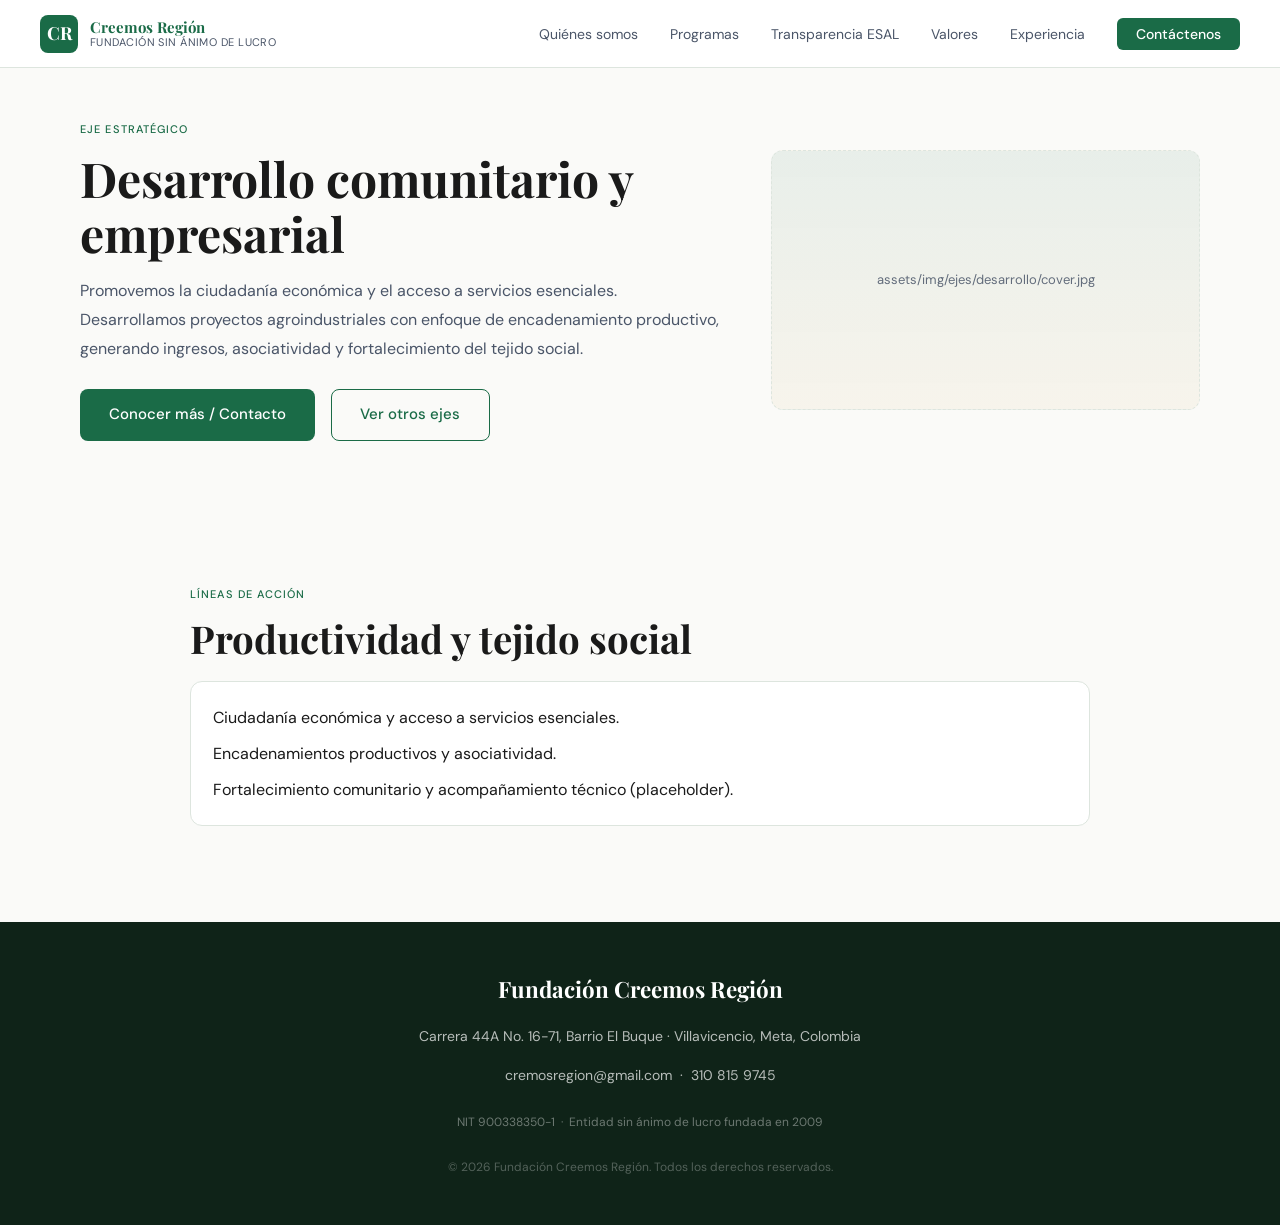
==== eje-desarrollo-comunitario-empresarial.html @ 5c4f53c8 "First Commit" ====
<!DOCTYPE html>
<html lang="es">
<head>
  <meta charset="UTF-8" />
  <meta name="viewport" content="width=device-width, initial-scale=1.0" />
  <meta name="description" content="Eje Desarrollo comunitario y empresarial: ciudadanía económica y proyectos productivos — Fundación Creemos Región." />
  <title>Eje Desarrollo comunitario y empresarial — Fundación Creemos Región</title>
  <link rel="icon" href="assets/img/favicon.svg" type="image/svg+xml" />
  <link rel="preconnect" href="https://fonts.googleapis.com" />
  <link rel="preconnect" href="https://fonts.gstatic.com" crossorigin />
  <link href="https://fonts.googleapis.com/css2?family=Playfair+Display:ital,wght@0,400;0,700;1,400&family=DM+Sans:wght@300;400;500&display=swap" rel="stylesheet" />
  <link rel="stylesheet" href="assets/css/styles.css" />
</head>
<body>

<nav>
  <a href="index.html" class="nav-logo">
    <div class="nav-logo-icon">CR</div>
    <div class="nav-logo-text">
      <strong>Creemos Región</strong>
      <span>Fundación sin ánimo de lucro</span>
    </div>
  </a>
  <ul class="nav-links">
    <li><a href="index.html#quienes">Quiénes somos</a></li>
    <li><a href="index.html#ejes">Programas</a></li>
    <li><a href="transparencia-esal.html">Transparencia ESAL</a></li>
    <li><a href="index.html#valores">Valores</a></li>
    <li><a href="index.html#experiencia">Experiencia</a></li>
    <li><a href="index.html#contacto" class="nav-cta">Contáctenos</a></li>
  </ul>
</nav>

<header class="page-hero">
  <div class="page-hero-inner">
    <div class="fade-in">
      <p class="section-tag">Eje estratégico</p>
      <h1 class="page-title">Desarrollo comunitario y empresarial</h1>
      <p class="page-lead">
        Promovemos la ciudadanía económica y el acceso a servicios esenciales. Desarrollamos proyectos agroindustriales
        con enfoque de encadenamiento productivo, generando ingresos, asociatividad y fortalecimiento del tejido social.
      </p>
      <div class="hero-actions">
        <a class="btn btn-primary" href="index.html#contacto">Conocer más / Contacto</a>
        <a class="btn btn-outline" href="index.html#ejes">Ver otros ejes</a>
      </div>
    </div>

    <div class="page-hero-media fade-in" aria-label="Imagen del eje Desarrollo comunitario y empresarial (próximamente)">
      <div class="media-placeholder">
        <span>assets/img/ejes/desarrollo/cover.jpg</span>
      </div>
    </div>
  </div>
</header>

<main>
  <section class="section">
    <div class="fade-in" style="max-width: 900px; margin: 0 auto;">
      <p class="section-tag">Líneas de acción</p>
      <h2 class="section-title">Productividad y tejido social</h2>
      <div class="list-card">
        <ul class="clean-list">
          <li>Ciudadanía económica y acceso a servicios esenciales.</li>
          <li>Encadenamientos productivos y asociatividad.</li>
          <li>Fortalecimiento comunitario y acompañamiento técnico (placeholder).</li>
        </ul>
      </div>
    </div>
  </section>
</main>

<footer>
  <div class="footer-inner">
    <div class="footer-logo">Fundación Creemos Región</div>
    <p>Carrera 44A No. 16-71, Barrio El Buque · Villavicencio, Meta, Colombia</p>
    <p>cremosregion@gmail.com &nbsp;·&nbsp; 310 815 9745</p>
    <p class="footer-nit">NIT 900338350-1 &nbsp;·&nbsp; Entidad sin ánimo de lucro fundada en 2009</p>
    <p style="margin-top: 0.5rem; opacity: 0.4; font-size: 12px;">© 2026 Fundación Creemos Región. Todos los derechos reservados.</p>
  </div>
</footer>

<script src="assets/js/main.js" defer></script>
</body>
</html>
---- assets/css/styles.css ----
﻿
    *, *::before, *::after { box-sizing: border-box; margin: 0; padding: 0; }

    :root {
      --verde:   #1a6b47;
      --verde2:  #2d8f63;
      --verde-light: #e8f5ee;
      --dorado:  #c8962a;
      --dorado-light: #fdf3e0;
      --texto:   #1a1a1a;
      --texto-s: #4a5568;
      --bg:      #fafaf8;
      --blanco:  #ffffff;
      --borde:   #dde5de;
      --radius:  12px;
      --ff-display: 'Playfair Display', Georgia, serif;
      --ff-body:    'DM Sans', sans-serif;
    }

    html { scroll-behavior: smooth; }

    body {
      font-family: var(--ff-body);
      background: var(--bg);
      color: var(--texto);
      line-height: 1.7;
      font-size: 16px;
    }

    /* ── NAVBAR ── */
    nav {
      position: fixed; top: 0; left: 0; right: 0; z-index: 100;
      background: rgba(255,255,255,0.95);
      backdrop-filter: blur(8px);
      border-bottom: 1px solid var(--borde);
      display: flex; align-items: center; justify-content: space-between;
      padding: 0 2.5rem;
      height: 68px;
    }

    .nav-logo {
      display: flex; align-items: center; gap: 12px;
      text-decoration: none; color: var(--texto);
    }

    .nav-logo-icon {
      width: 38px; height: 38px; border-radius: 8px;
      background: var(--verde);
      display: flex; align-items: center; justify-content: center;
      font-family: var(--ff-display);
      font-size: 18px; font-weight: 700; color: #fff;
    }

    .nav-logo-text {
      display: flex; flex-direction: column; line-height: 1.1;
    }

    .nav-logo-text strong {
      font-family: var(--ff-display);
      font-size: 15px; font-weight: 700; color: var(--verde);
    }

    .nav-logo-text span {
      font-size: 11px; color: var(--texto-s); letter-spacing: 0.04em; text-transform: uppercase;
    }

    .nav-links {
      display: flex; align-items: center; gap: 2rem; list-style: none;
    }

    .nav-links a {
      text-decoration: none; color: var(--texto-s);
      font-size: 14px; font-weight: 400;
      transition: color 0.2s;
    }

    .nav-links a:hover { color: var(--verde); }

    .nav-cta {
      background: var(--verde); color: #fff !important;
      padding: 0.45rem 1.2rem; border-radius: 6px;
      font-weight: 500 !important;
    }

    .nav-cta:hover { background: var(--verde2) !important; color: #fff !important; }

    /* ── HERO ── */
    .hero {
      min-height: 100vh;
      display: grid; grid-template-columns: 1fr 1fr; align-items: center;
      padding: 120px 2.5rem 80px;
      gap: 4rem;
      max-width: 1200px; margin: 0 auto;
    }

    .hero-badge {
      display: inline-flex; align-items: center; gap: 8px;
      background: var(--verde-light);
      color: var(--verde);
      font-size: 12px; font-weight: 500;
      letter-spacing: 0.06em; text-transform: uppercase;
      padding: 6px 14px; border-radius: 100px;
      margin-bottom: 1.5rem;
    }

    .hero-badge::before {
      content: ''; width: 6px; height: 6px; border-radius: 50%;
      background: var(--verde);
    }

    .hero h1 {
      font-family: var(--ff-display);
      font-size: clamp(2.2rem, 4vw, 3.4rem);
      font-weight: 700; line-height: 1.15;
      color: var(--texto);
      margin-bottom: 1.2rem;
    }

    .hero h1 em {
      color: var(--verde); font-style: italic;
    }

    .hero-desc {
      font-size: 17px; color: var(--texto-s);
      line-height: 1.75; max-width: 520px;
      margin-bottom: 2rem;
    }

    .hero-actions {
      display: flex; gap: 1rem; flex-wrap: wrap;
    }

    .btn {
      display: inline-flex; align-items: center; gap: 8px;
      padding: 0.75rem 1.8rem; border-radius: 8px;
      font-size: 15px; font-weight: 500;
      text-decoration: none; cursor: pointer;
      border: none; transition: all 0.2s;
    }

    .btn-primary {
      background: var(--verde); color: #fff;
    }
    .btn-primary:hover { background: var(--verde2); transform: translateY(-1px); }

    .btn-outline {
      background: transparent; color: var(--verde);
      border: 1.5px solid var(--verde);
    }
    .btn-outline:hover { background: var(--verde-light); }

    .hero-visual {
      position: relative;
    }

    .hero-card-main {
      background: var(--blanco);
      border: 1px solid var(--borde);
      border-radius: var(--radius);
      padding: 2rem;
      box-shadow: 0 4px 32px rgba(26,107,71,0.08);
    }

    .hero-stat-grid {
      display: grid; grid-template-columns: 1fr 1fr; gap: 1rem;
    }

    .hero-stat {
      background: var(--verde-light);
      border-radius: 8px; padding: 1.2rem;
      text-align: center;
    }

    .hero-stat-num {
      font-family: var(--ff-display);
      font-size: 2rem; font-weight: 700; color: var(--verde);
      line-height: 1;
    }

    .hero-stat-label {
      font-size: 12px; color: var(--texto-s);
      margin-top: 4px;
    }

    .hero-card-subtitle {
      font-size: 13px; color: var(--texto-s);
      text-align: center; margin-top: 1.2rem;
      font-style: italic;
    }

    .hero-pill-row {
      display: flex; flex-wrap: wrap; gap: 8px; margin-top: 1.5rem;
    }

    .hero-pill {
      background: var(--blanco);
      border: 1px solid var(--borde);
      border-radius: 100px;
      padding: 5px 14px; font-size: 12px;
      color: var(--texto-s);
    }

    /* ── SECCIÓN BASE ── */
    .section {
      padding: 6rem 2.5rem;
      max-width: 1200px; margin: 0 auto;
    }

    .section-tag {
      font-size: 11px; font-weight: 500; letter-spacing: 0.1em;
      text-transform: uppercase; color: var(--verde);
      margin-bottom: 0.75rem;
    }

    .section-title {
      font-family: var(--ff-display);
      font-size: clamp(1.8rem, 3vw, 2.6rem);
      font-weight: 700; line-height: 1.2;
      margin-bottom: 1rem;
    }

    .section-desc {
      font-size: 17px; color: var(--texto-s);
      max-width: 560px; line-height: 1.75;
    }

    /* ── QUIÉNES SOMOS ── */
    #quienes {
      background: var(--blanco);
      padding: 6rem 2.5rem;
    }

    #quienes .inner {
      max-width: 1200px; margin: 0 auto;
      display: grid; grid-template-columns: 1fr 1fr; gap: 5rem; align-items: center;
    }

    .mvv-grid {
      display: flex; flex-direction: column; gap: 1.5rem;
    }

    .mvv-card {
      border-left: 3px solid var(--verde);
      padding: 1.2rem 1.5rem;
      background: var(--verde-light);
      border-radius: 0 var(--radius) var(--radius) 0;
    }

    .mvv-card h3 {
      font-family: var(--ff-display);
      font-size: 1.05rem; font-weight: 700;
      color: var(--verde); margin-bottom: 0.5rem;
    }

    .mvv-card p {
      font-size: 14px; color: var(--texto-s); line-height: 1.65;
    }

    /* ── EJES ── */
    .ejes-grid {
      display: grid;
      grid-template-columns: repeat(auto-fit, minmax(280px, 1fr));
      gap: 1.5rem;
      margin-top: 3rem;
    }

    .eje-card {
      background: var(--blanco);
      border: 1px solid var(--borde);
      border-radius: var(--radius);
      padding: 1.8rem;
      transition: box-shadow 0.25s, transform 0.25s;
      display: flex; flex-direction: column; gap: 1rem;
    }

    .eje-card:hover {
      box-shadow: 0 8px 32px rgba(26,107,71,0.12);
      transform: translateY(-3px);
    }

    .eje-icon {
      width: 46px; height: 46px; border-radius: 10px;
      display: flex; align-items: center; justify-content: center;
      font-size: 22px;
    }

    .eje-icon.verde  { background: var(--verde-light); }
    .eje-icon.dorado { background: var(--dorado-light); }

    .eje-card h3 {
      font-family: var(--ff-display);
      font-size: 1.1rem; font-weight: 700; color: var(--texto);
    }

    .eje-card p {
      font-size: 14px; color: var(--texto-s); line-height: 1.65; flex: 1;
    }

    .eje-link {
      font-size: 13px; color: var(--verde); font-weight: 500;
      text-decoration: none; display: inline-flex; align-items: center; gap: 4px;
    }
    .eje-link:hover { text-decoration: underline; }

    /* ── VALORES ── */
    #valores {
      background: var(--verde);
      padding: 5rem 2.5rem;
    }

    #valores .inner {
      max-width: 1200px; margin: 0 auto;
      display: grid; grid-template-columns: 1fr 1fr; gap: 4rem; align-items: center;
    }

    #valores .section-tag { color: rgba(255,255,255,0.7); }
    #valores .section-title { color: #fff; }
    #valores .section-desc { color: rgba(255,255,255,0.8); }

    .valores-list {
      display: grid; grid-template-columns: 1fr 1fr; gap: 1.2rem;
    }

    .valor-item {
      background: rgba(255,255,255,0.1);
      border: 1px solid rgba(255,255,255,0.2);
      border-radius: var(--radius);
      padding: 1.2rem;
    }

    .valor-item strong {
      display: block; color: #fff; font-size: 15px; margin-bottom: 4px;
    }

    .valor-item span {
      font-size: 13px; color: rgba(255,255,255,0.7);
    }

    /* ── EXPERIENCIA ── */
    .exp-row {
      display: grid; grid-template-columns: repeat(auto-fit, minmax(180px, 1fr));
      gap: 1.5rem; margin-top: 3rem;
    }

    .exp-num {
      background: var(--verde-light);
      border-radius: var(--radius); padding: 2rem 1.5rem; text-align: center;
      border: 1px solid var(--borde);
    }

    .exp-num strong {
      display: block;
      font-family: var(--ff-display);
      font-size: 2.8rem; font-weight: 700; color: var(--verde); line-height: 1;
    }

    .exp-num span {
      font-size: 13px; color: var(--texto-s); margin-top: 6px; display: block;
    }

    /* ── CONTACTO ── */
    #contacto {
      background: var(--blanco);
      padding: 6rem 2.5rem;
    }

    #contacto .inner {
      max-width: 1200px; margin: 0 auto;
      display: grid; grid-template-columns: 1fr 1fr; gap: 5rem; align-items: start;
    }

    .contact-info p {
      font-size: 15px; color: var(--texto-s); margin-bottom: 2rem;
    }

    .contact-data {
      display: flex; flex-direction: column; gap: 1rem;
    }

    .contact-row {
      display: flex; align-items: flex-start; gap: 12px;
    }

    .contact-row-icon {
      width: 36px; height: 36px; border-radius: 8px;
      background: var(--verde-light);
      display: flex; align-items: center; justify-content: center;
      font-size: 16px; flex-shrink: 0;
    }

    .contact-row-text strong {
      display: block; font-size: 13px; color: var(--verde); font-weight: 500;
    }

    .contact-row-text span {
      font-size: 14px; color: var(--texto-s);
    }

    .contact-form {
      background: var(--bg);
      border: 1px solid var(--borde); border-radius: var(--radius);
      padding: 2rem;
    }

    .form-group {
      display: flex; flex-direction: column; gap: 6px; margin-bottom: 1.2rem;
    }

    .form-group label {
      font-size: 13px; font-weight: 500; color: var(--texto);
    }

    .form-group input,
    .form-group textarea,
    .form-group select {
      border: 1px solid var(--borde); border-radius: 8px;
      padding: 0.65rem 0.9rem; font-size: 14px;
      font-family: var(--ff-body); background: var(--blanco);
      color: var(--texto); outline: none; width: 100%;
      transition: border-color 0.2s;
    }

    .form-group input:focus,
    .form-group textarea:focus {
      border-color: var(--verde);
    }

    .form-group textarea { resize: vertical; min-height: 110px; }

    /* ── FOOTER ── */
    footer {
      background: #0f2318;
      color: rgba(255,255,255,0.7);
      padding: 3rem 2.5rem;
      text-align: center;
      font-size: 14px;
    }

    footer strong { color: #fff; }

    .footer-inner {
      max-width: 1200px; margin: 0 auto;
      display: flex; flex-direction: column; align-items: center; gap: 1rem;
    }

    .footer-logo {
      font-family: var(--ff-display);
      font-size: 1.4rem; color: #fff; font-weight: 700;
    }

    .footer-nit {
      font-size: 12px; opacity: 0.55; margin-top: 0.5rem;
    }

    /* ── SEPARADOR FULL WIDTH ── */
    .full-bg {
      width: 100vw; position: relative; left: 50%; right: 50%;
      margin-left: -50vw; margin-right: -50vw;
    }

    /* ── ANIMACIONES ── */
    .fade-in {
      opacity: 0; transform: translateY(24px);
      transition: opacity 0.6s ease, transform 0.6s ease;
    }

    .fade-in.visible {
      opacity: 1; transform: none;
    }

    /* ── PÁGINAS (MULTIPÁGINA) ── */
    .page-hero {
      padding: 120px 2.5rem 48px;
      max-width: 1200px;
      margin: 0 auto;
    }

    .page-hero-inner {
      display: grid;
      grid-template-columns: 1.2fr 0.8fr;
      gap: 3rem;
      align-items: center;
    }

    .page-title {
      font-family: var(--ff-display);
      font-size: clamp(2rem, 4vw, 3rem);
      line-height: 1.15;
      margin: 0.6rem 0 1rem;
      color: var(--texto);
    }

    .page-lead {
      font-size: 16px;
      color: var(--texto-s);
      line-height: 1.8;
      max-width: 680px;
      margin-bottom: 1.6rem;
    }

    .media-placeholder {
      background: linear-gradient(180deg, rgba(26,107,71,0.08), rgba(200,150,42,0.06));
      border: 1px dashed var(--borde);
      border-radius: var(--radius);
      min-height: 260px;
      display: flex;
      align-items: center;
      justify-content: center;
      padding: 1.2rem;
      color: var(--texto-s);
      text-align: center;
    }

    .media-placeholder span {
      font-size: 13px;
      opacity: 0.85;
      word-break: break-word;
    }

    .cards-grid {
      display: grid;
      grid-template-columns: repeat(4, 1fr);
      gap: 1.2rem;
      margin-top: 2rem;
    }

    .info-card,
    .doc-card {
      background: var(--blanco);
      border: 1px solid var(--borde);
      border-radius: var(--radius);
      padding: 1.4rem;
      transition: transform 0.2s, box-shadow 0.2s;
    }

    .info-card:hover,
    .doc-card:hover {
      transform: translateY(-2px);
      box-shadow: 0 18px 50px rgba(0,0,0,0.08);
    }

    .info-card h3,
    .doc-card h3 {
      font-family: var(--ff-display);
      font-size: 1.1rem;
      margin-bottom: 0.6rem;
      color: var(--texto);
    }

    .info-card p {
      color: var(--texto-s);
      font-size: 14px;
      line-height: 1.7;
    }

    .list-card {
      background: var(--blanco);
      border: 1px solid var(--borde);
      border-radius: var(--radius);
      padding: 1.4rem;
      margin-top: 1.2rem;
    }

    .clean-list {
      list-style: none;
      padding-left: 0;
      margin: 0;
      display: grid;
      gap: 0.55rem;
    }

    .clean-list a {
      color: var(--verde);
      text-decoration: none;
    }

    .clean-list a:hover {
      text-decoration: underline;
    }

    .gallery-grid {
      display: grid;
      grid-template-columns: repeat(4, 1fr);
      gap: 1rem;
      margin-top: 2rem;
    }

    .gallery-item {
      border: 1px dashed var(--borde);
      border-radius: var(--radius);
      min-height: 140px;
      background: rgba(255,255,255,0.65);
      display: flex;
      align-items: center;
      justify-content: center;
      padding: 0.9rem;
      text-align: center;
      color: var(--texto-s);
    }

    .gallery-item span {
      font-size: 12px;
      opacity: 0.85;
      word-break: break-word;
    }

    /* ── RESPONSIVE ── */
    @media (max-width: 768px) {
      .hero          { grid-template-columns: 1fr; padding-top: 100px; }
      .hero-visual   { display: none; }
      #quienes .inner,
      #valores .inner,
      #contacto .inner { grid-template-columns: 1fr; gap: 2.5rem; }
      .nav-links { display: none; }
      .valores-list  { grid-template-columns: 1fr; }
      .page-hero-inner { grid-template-columns: 1fr; gap: 1.8rem; }
      .cards-grid { grid-template-columns: 1fr; }
      .gallery-grid { grid-template-columns: repeat(2, 1fr); }
    }
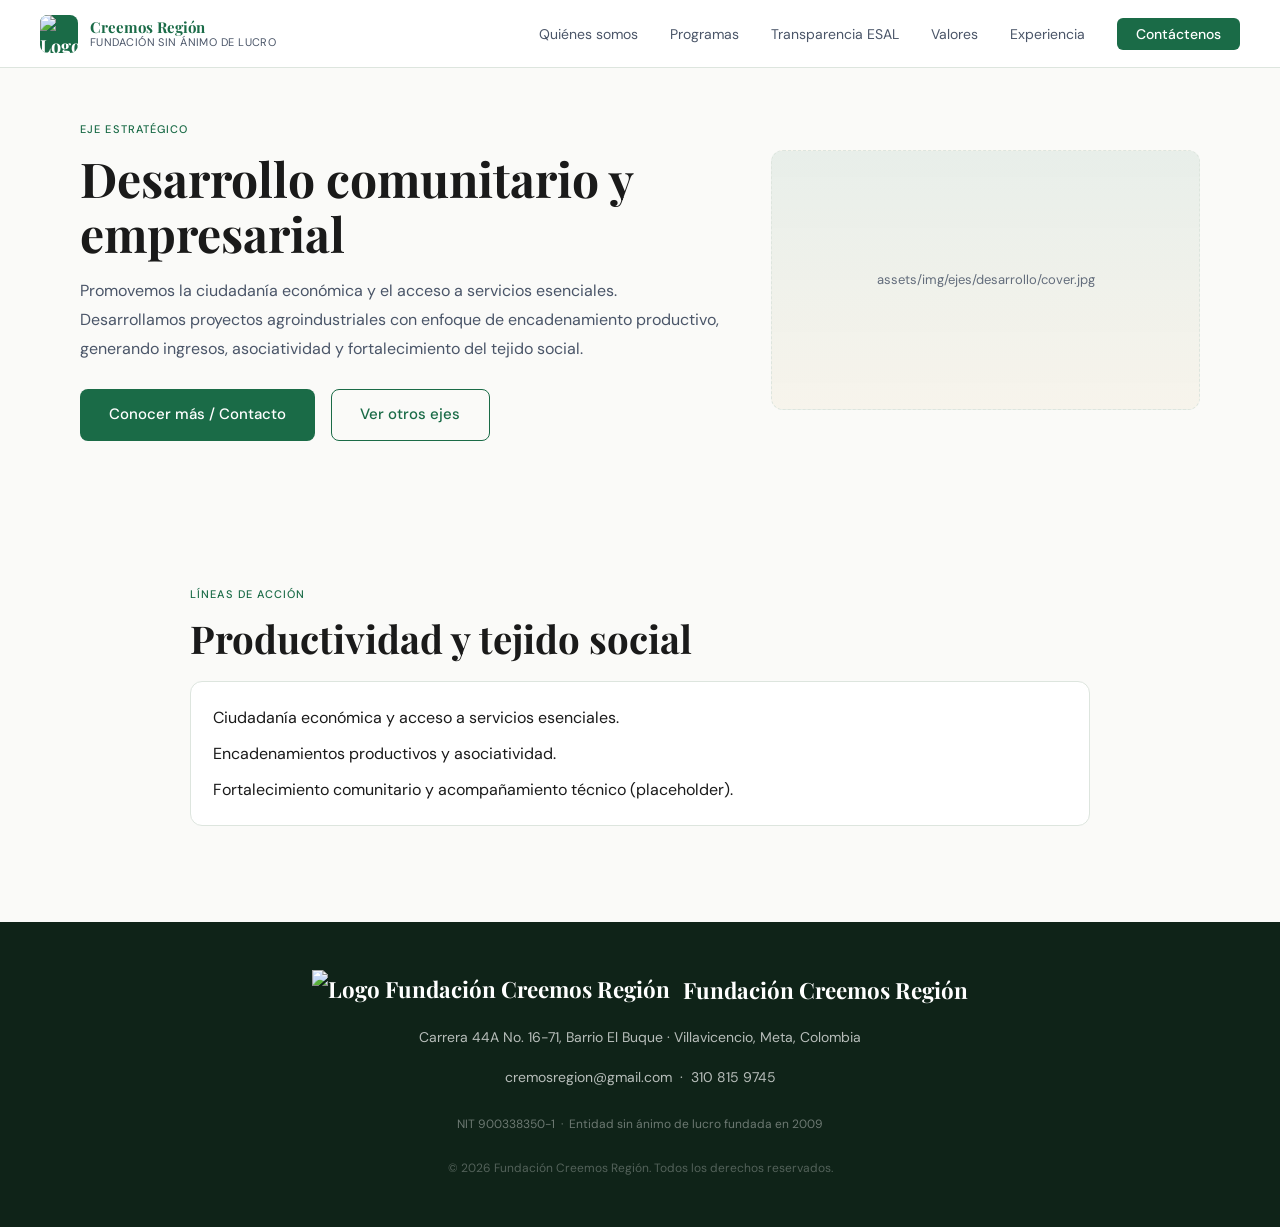
==== commit e67fa144: "Logo change" ====
--- a/eje-desarrollo-comunitario-empresarial.html
+++ b/eje-desarrollo-comunitario-empresarial.html
@@ -15,7 +15,7 @@
 
 <nav>
   <a href="index.html" class="nav-logo">
-    <div class="nav-logo-icon">CR</div>
+    <img src="assets/img/logo.jpg" alt="Logo Fundación Creemos Región" class="nav-logo-icon">
     <div class="nav-logo-text">
       <strong>Creemos Región</strong>
       <span>Fundación sin ánimo de lucro</span>
@@ -72,7 +72,10 @@
 
 <footer>
   <div class="footer-inner">
-    <div class="footer-logo">Fundación Creemos Región</div>
+    <div class="footer-logo">
+      <img src="assets/img/logo.jpg" alt="Logo Fundación Creemos Región">
+      <span>Fundación Creemos Región</span>
+    </div>
     <p>Carrera 44A No. 16-71, Barrio El Buque · Villavicencio, Meta, Colombia</p>
     <p>cremosregion@gmail.com &nbsp;·&nbsp; 310 815 9745</p>
     <p class="footer-nit">NIT 900338350-1 &nbsp;·&nbsp; Entidad sin ánimo de lucro fundada en 2009</p>
--- a/assets/css/styles.css
+++ b/assets/css/styles.css
@@ -446,6 +446,16 @@
     .footer-logo {
       font-family: var(--ff-display);
       font-size: 1.4rem; color: #fff; font-weight: 700;
+      display: flex;
+      align-items: center;
+      justify-content: center;
+      gap: 0.8rem;
+    }
+
+    .footer-logo img {
+      height: 40px;
+      width: auto;
+      display: block;
     }
 
     .footer-nit {
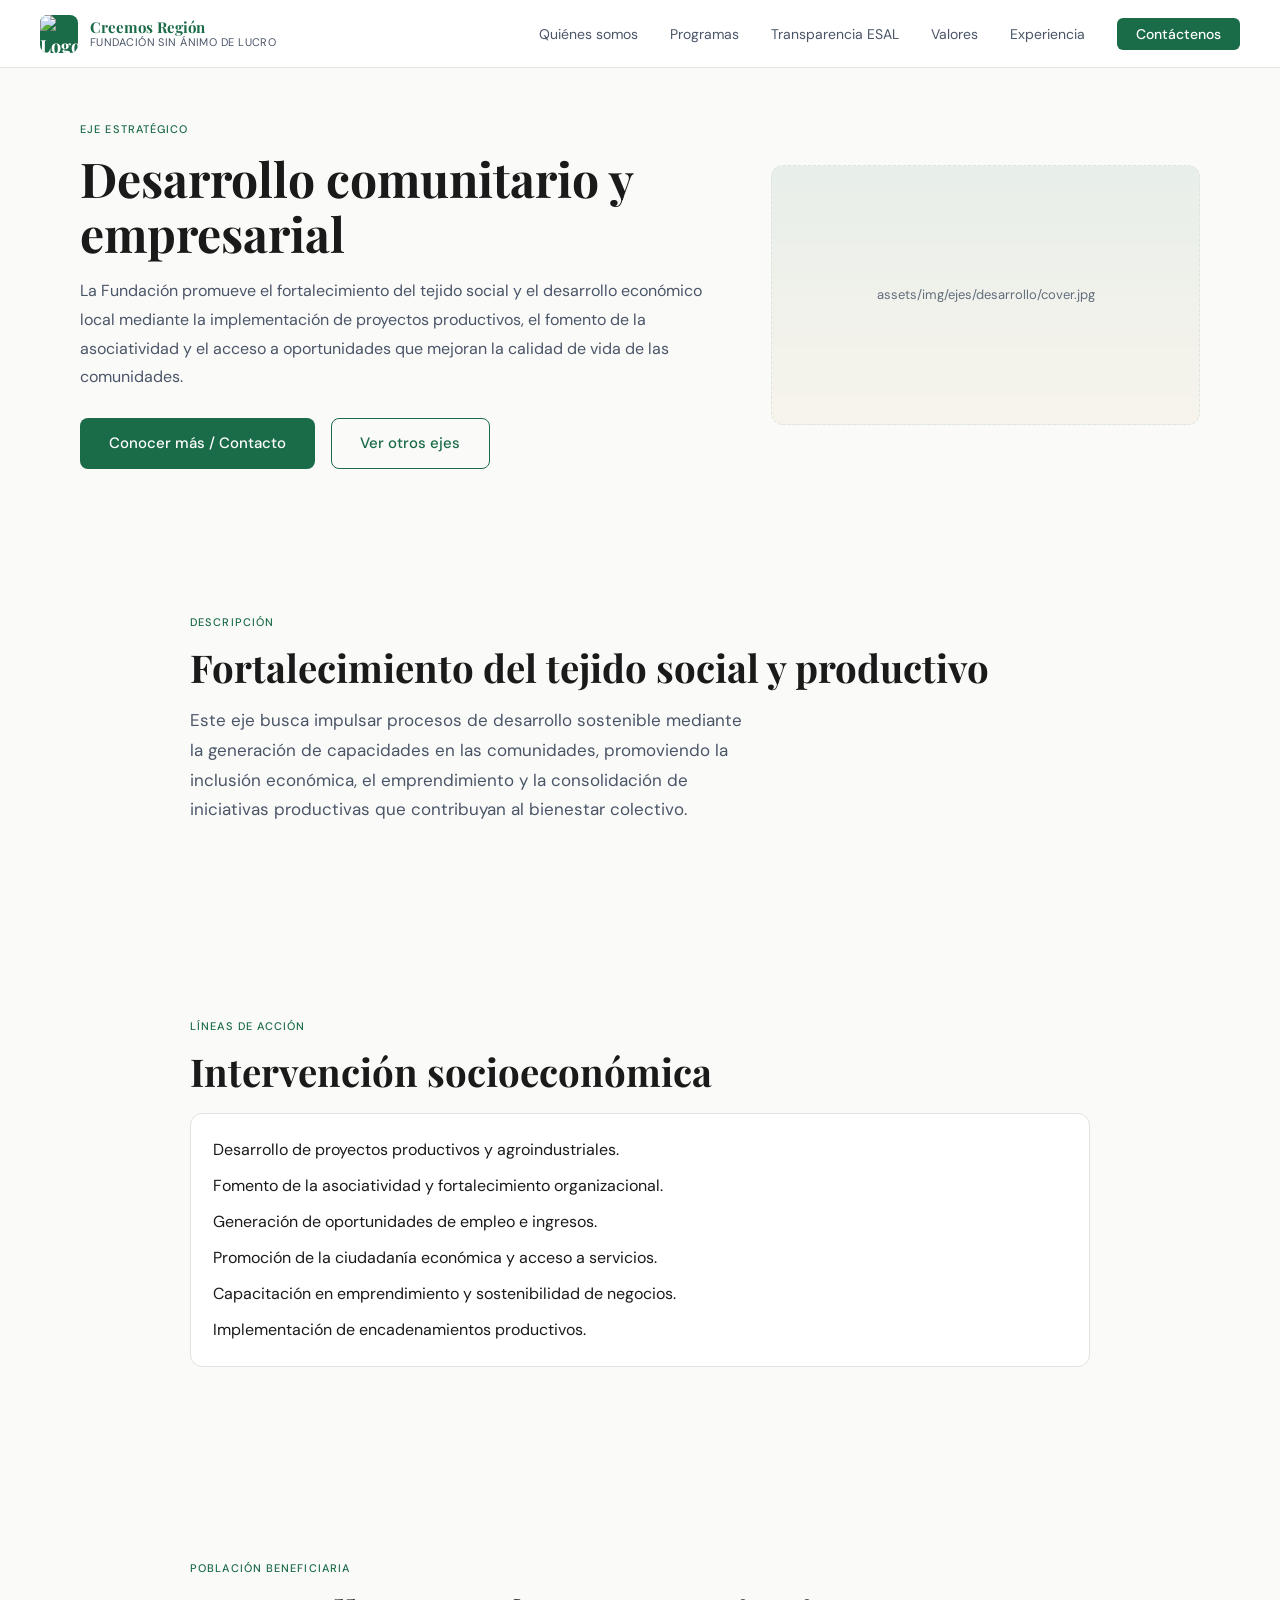
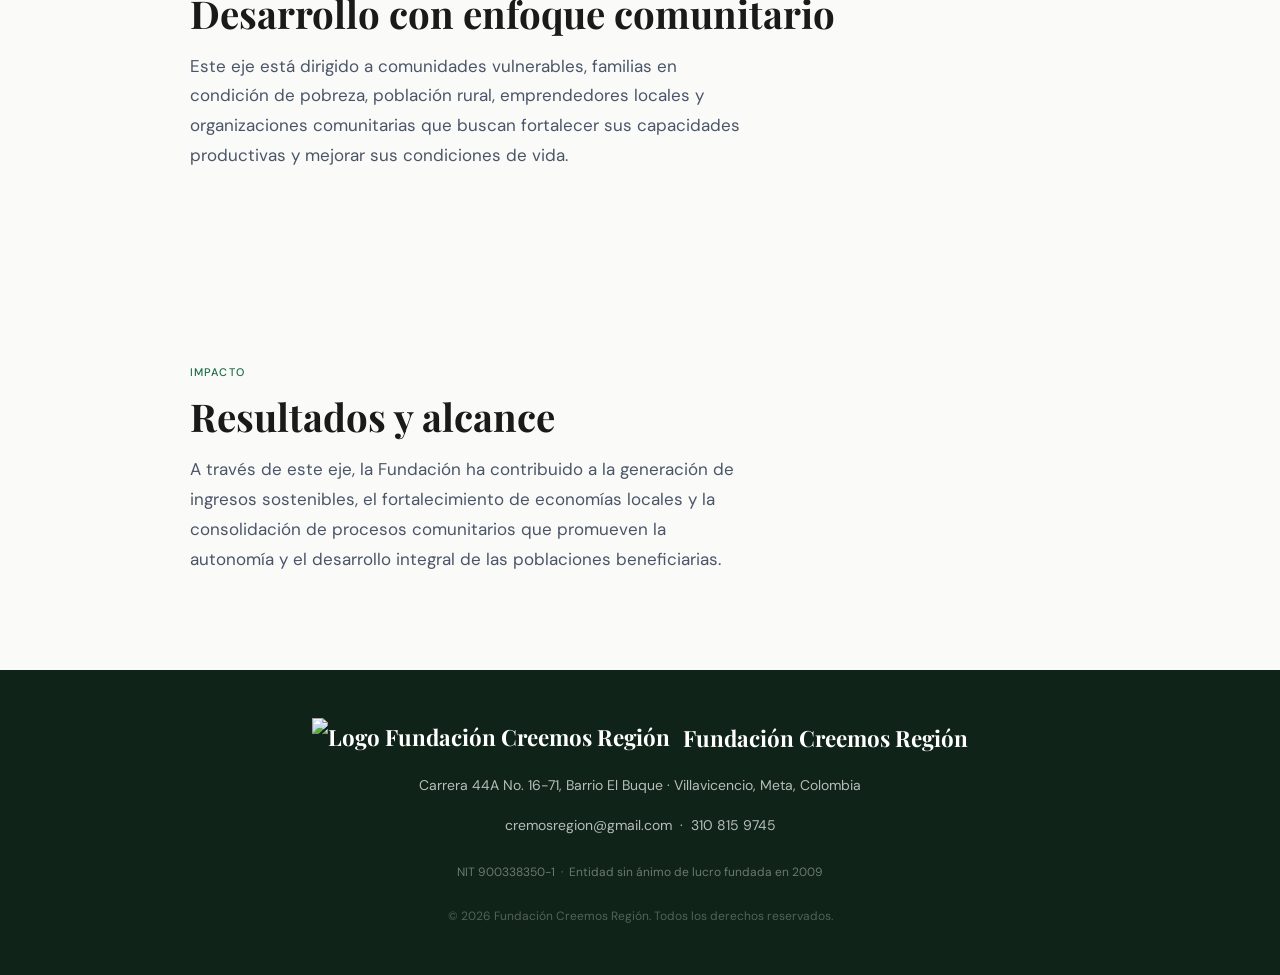
==== commit ac5d511b: "Programs information added" ====
--- a/eje-desarrollo-comunitario-empresarial.html
+++ b/eje-desarrollo-comunitario-empresarial.html
@@ -37,8 +37,7 @@
       <p class="section-tag">Eje estratégico</p>
       <h1 class="page-title">Desarrollo comunitario y empresarial</h1>
       <p class="page-lead">
-        Promovemos la ciudadanía económica y el acceso a servicios esenciales. Desarrollamos proyectos agroindustriales
-        con enfoque de encadenamiento productivo, generando ingresos, asociatividad y fortalecimiento del tejido social.
+        La Fundación promueve el fortalecimiento del tejido social y el desarrollo económico local mediante la implementación de proyectos productivos, el fomento de la asociatividad y el acceso a oportunidades que mejoran la calidad de vida de las comunidades.
       </p>
       <div class="hero-actions">
         <a class="btn btn-primary" href="index.html#contacto">Conocer más / Contacto</a>
@@ -46,7 +45,7 @@
       </div>
     </div>
 
-    <div class="page-hero-media fade-in" aria-label="Imagen del eje Desarrollo comunitario y empresarial (próximamente)">
+    <div class="page-hero-media fade-in" aria-label="Imagen del eje Desarrollo comunitario (próximamente)">
       <div class="media-placeholder">
         <span>assets/img/ejes/desarrollo/cover.jpg</span>
       </div>
@@ -57,15 +56,48 @@
 <main>
   <section class="section">
     <div class="fade-in" style="max-width: 900px; margin: 0 auto;">
+      <p class="section-tag">Descripción</p>
+      <h2 class="section-title">Fortalecimiento del tejido social y productivo</h2>
+      <p class="section-desc">
+        Este eje busca impulsar procesos de desarrollo sostenible mediante la generación de capacidades en las comunidades, promoviendo la inclusión económica, el emprendimiento y la consolidación de iniciativas productivas que contribuyan al bienestar colectivo.
+      </p>
+    </div>
+  </section>
+
+  <section class="section">
+    <div class="fade-in" style="max-width: 900px; margin: 0 auto;">
       <p class="section-tag">Líneas de acción</p>
-      <h2 class="section-title">Productividad y tejido social</h2>
+      <h2 class="section-title">Intervención socioeconómica</h2>
       <div class="list-card">
         <ul class="clean-list">
-          <li>Ciudadanía económica y acceso a servicios esenciales.</li>
-          <li>Encadenamientos productivos y asociatividad.</li>
-          <li>Fortalecimiento comunitario y acompañamiento técnico (placeholder).</li>
+          <li>Desarrollo de proyectos productivos y agroindustriales.</li>
+          <li>Fomento de la asociatividad y fortalecimiento organizacional.</li>
+          <li>Generación de oportunidades de empleo e ingresos.</li>
+          <li>Promoción de la ciudadanía económica y acceso a servicios.</li>
+          <li>Capacitación en emprendimiento y sostenibilidad de negocios.</li>
+          <li>Implementación de encadenamientos productivos.</li>
         </ul>
       </div>
+    </div>
+  </section>
+
+  <section class="section">
+    <div class="fade-in" style="max-width: 900px; margin: 0 auto;">
+      <p class="section-tag">Población beneficiaria</p>
+      <h2 class="section-title">Desarrollo con enfoque comunitario</h2>
+      <p class="section-desc">
+        Este eje está dirigido a comunidades vulnerables, familias en condición de pobreza, población rural, emprendedores locales y organizaciones comunitarias que buscan fortalecer sus capacidades productivas y mejorar sus condiciones de vida.
+      </p>
+    </div>
+  </section>
+
+  <section class="section">
+    <div class="fade-in" style="max-width: 900px; margin: 0 auto;">
+      <p class="section-tag">Impacto</p>
+      <h2 class="section-title">Resultados y alcance</h2>
+      <p class="section-desc">
+        A través de este eje, la Fundación ha contribuido a la generación de ingresos sostenibles, el fortalecimiento de economías locales y la consolidación de procesos comunitarios que promueven la autonomía y el desarrollo integral de las poblaciones beneficiarias.
+      </p>
     </div>
   </section>
 </main>
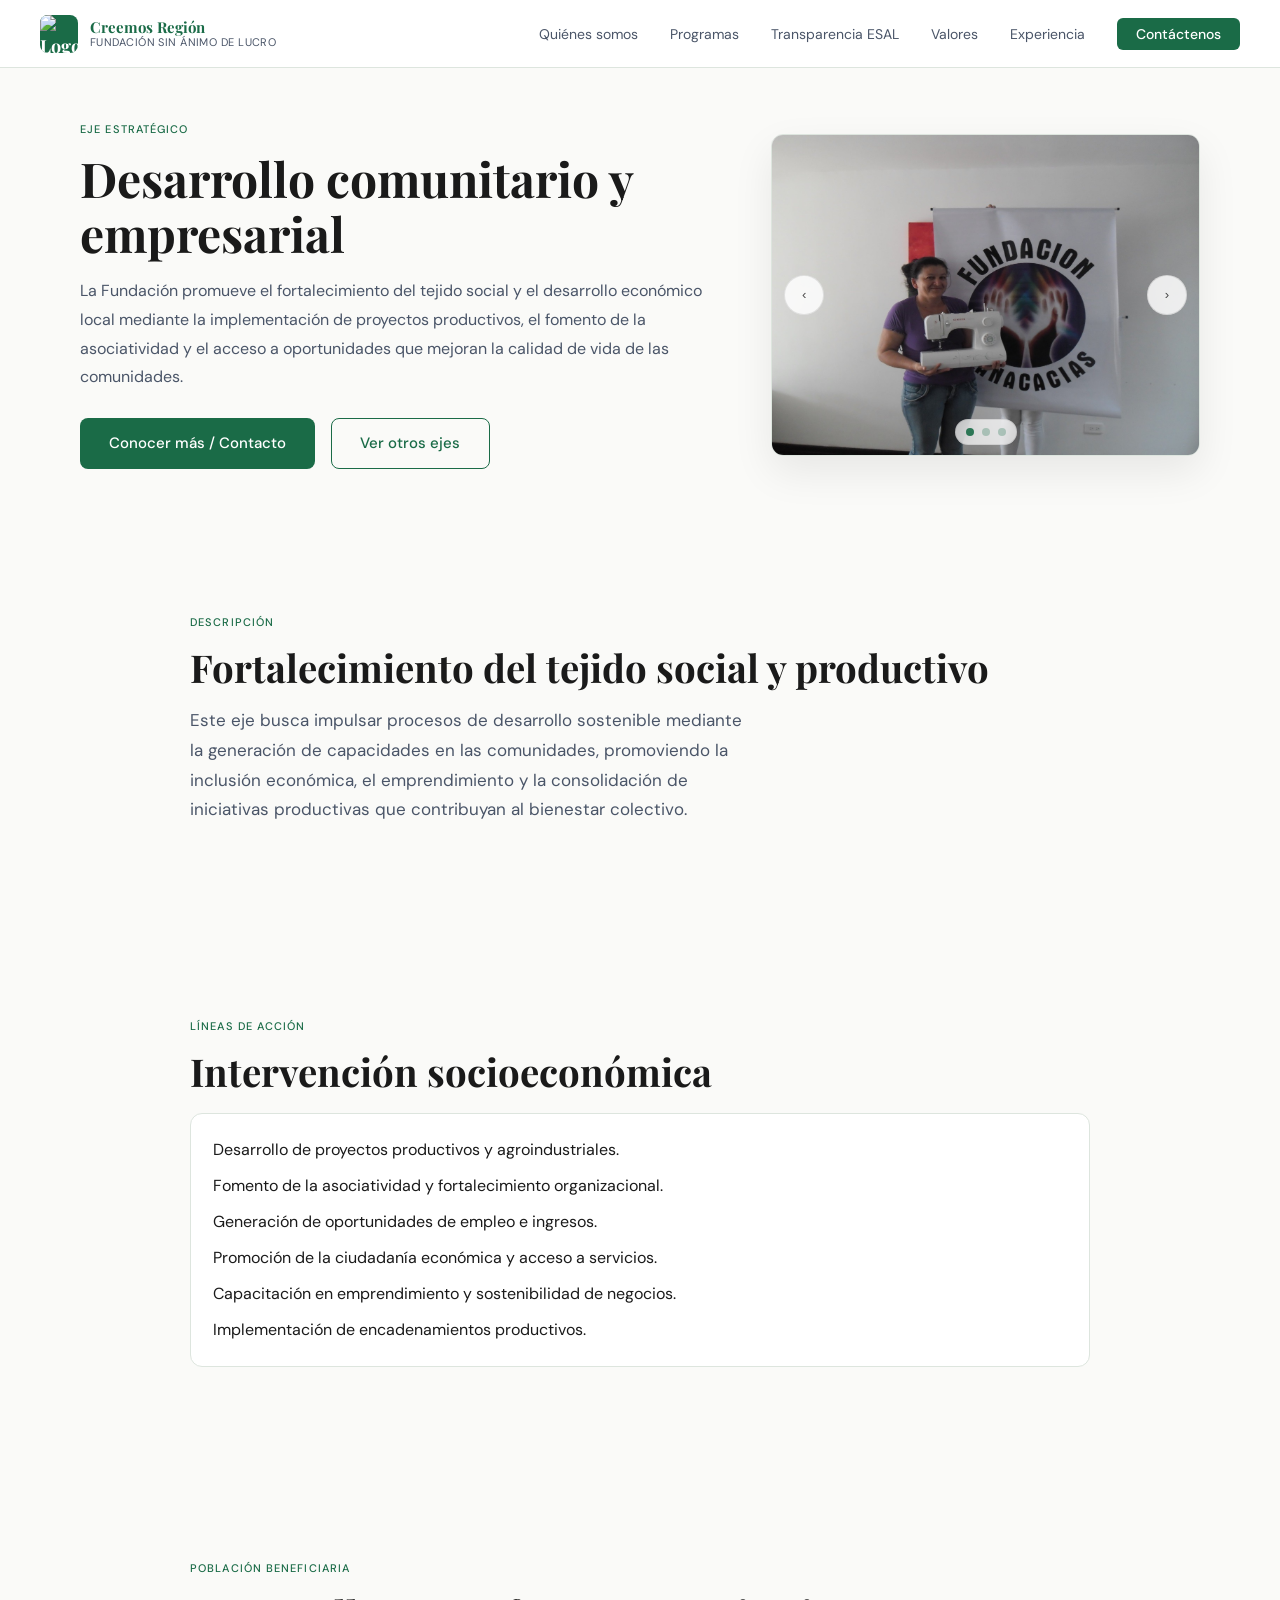
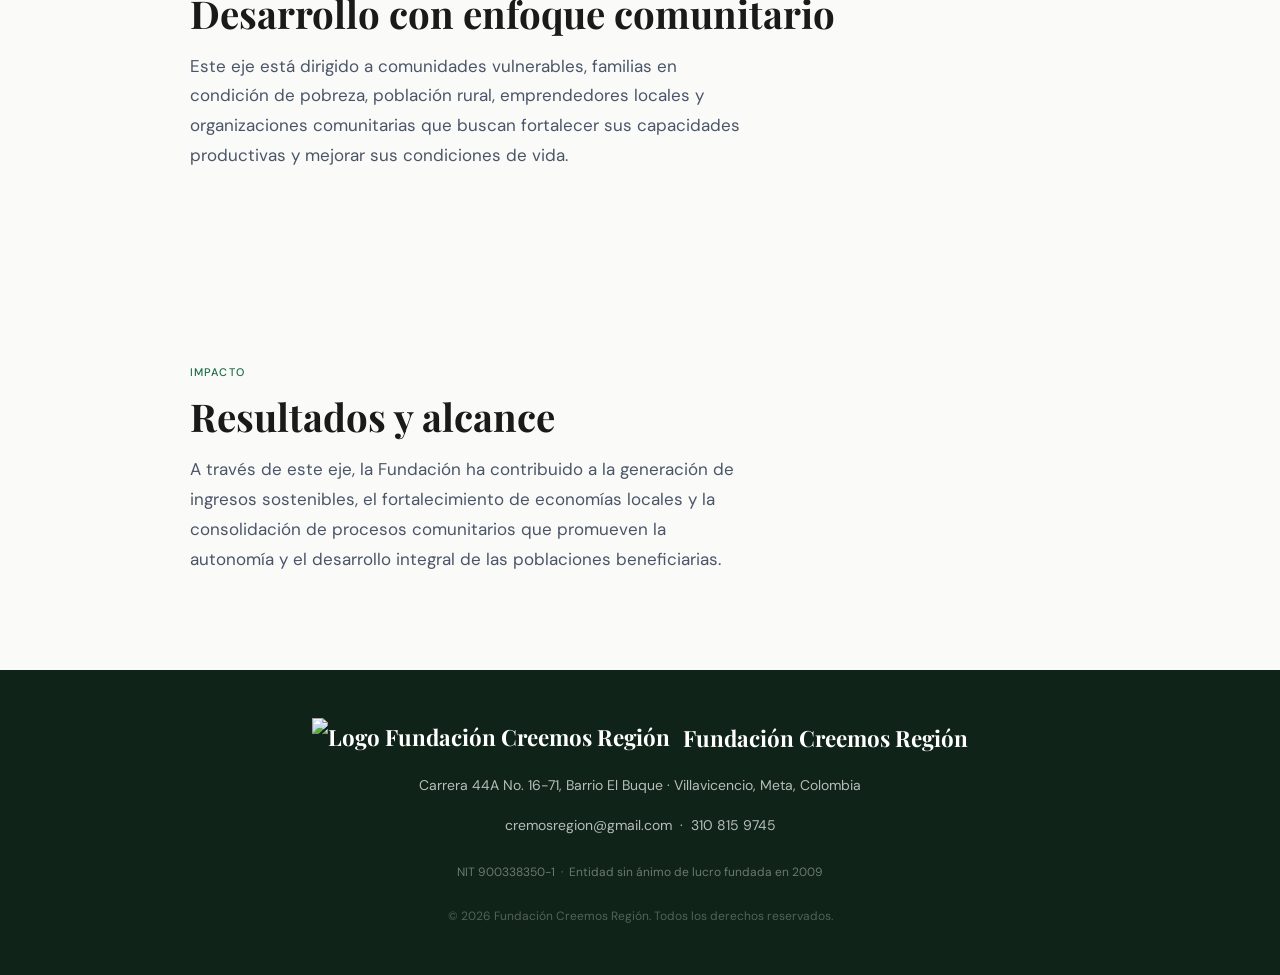
==== commit 51d592ec: "Pictures added" ====
--- a/eje-desarrollo-comunitario-empresarial.html
+++ b/eje-desarrollo-comunitario-empresarial.html
@@ -46,8 +46,27 @@
     </div>
 
     <div class="page-hero-media fade-in" aria-label="Imagen del eje Desarrollo comunitario (próximamente)">
-      <div class="media-placeholder">
-        <span>assets/img/ejes/desarrollo/cover.jpg</span>
+      <div class="eje-carousel" data-carousel data-interval="5200" aria-label="GalerÃ­a de imÃ¡genes del eje Desarrollo Comunitario y Empresarial">
+        <div class="eje-carousel-viewport">
+          <div class="eje-carousel-track">
+            <img src="assets/img/ejes/desarrollo/desarrollo1.jpg" alt="Eje Desarrollo Comunitario y Empresarial â€” foto 1" loading="lazy" />
+            <img src="assets/img/ejes/desarrollo/desarrollo2.jpg" alt="Eje Desarrollo Comunitario y Empresarial â€” foto 2" loading="lazy" />
+            <img src="assets/img/ejes/desarrollo/desarrollo3.jpg" alt="Eje Desarrollo Comunitario y Empresarial â€” foto 3" loading="lazy" />
+          </div>
+        </div>
+
+        <button class="eje-carousel-btn prev" type="button" aria-label="Anterior" data-carousel-prev>
+          <span aria-hidden="true">‹</span>
+        </button>
+        <button class="eje-carousel-btn next" type="button" aria-label="Siguiente" data-carousel-next>
+          <span aria-hidden="true">›</span>
+        </button>
+
+        <div class="eje-carousel-dots" aria-label="Seleccionar diapositiva">
+          <button type="button" class="eje-carousel-dot is-active" data-carousel-dot="0" aria-label="Diapositiva 1" aria-current="true"></button>
+          <button type="button" class="eje-carousel-dot" data-carousel-dot="1" aria-label="Diapositiva 2" aria-current="false"></button>
+          <button type="button" class="eje-carousel-dot" data-carousel-dot="2" aria-label="Diapositiva 3" aria-current="false"></button>
+        </div>
       </div>
     </div>
   </div>
@@ -118,4 +137,3 @@
 <script src="assets/js/main.js" defer></script>
 </body>
 </html>
-
--- a/assets/css/styles.css
+++ b/assets/css/styles.css
@@ -527,6 +527,113 @@
       word-break: break-word;
     }
 
+    /* ── CAROUSEL (EJES) ── */
+    .eje-carousel {
+      position: relative;
+      border-radius: var(--radius);
+      overflow: hidden;
+      border: 1px solid var(--borde);
+      background: var(--blanco);
+      box-shadow: 0 16px 40px rgba(0, 0, 0, 0.08);
+    }
+
+    .eje-carousel-viewport {
+      overflow: hidden;
+    }
+
+    .eje-carousel-track {
+      display: flex;
+      transform: translate3d(0, 0, 0);
+      transition: transform 480ms cubic-bezier(0.2, 0.8, 0.2, 1);
+    }
+
+    .eje-carousel-track img {
+      flex: 0 0 100%;
+      width: 100%;
+      height: 320px;
+      display: block;
+      object-fit: cover;
+      background: rgba(0, 0, 0, 0.04);
+    }
+
+    .eje-carousel-btn {
+      position: absolute;
+      top: 50%;
+      transform: translateY(-50%);
+      width: 40px;
+      height: 40px;
+      border-radius: 999px;
+      border: 1px solid rgba(0, 0, 0, 0.10);
+      background: rgba(255, 255, 255, 0.9);
+      color: rgba(0, 0, 0, 0.75);
+      display: grid;
+      place-items: center;
+      cursor: pointer;
+      transition: transform 0.15s ease, background 0.15s ease, opacity 0.15s ease;
+      opacity: 0.92;
+    }
+
+    .eje-carousel-btn:hover {
+      background: rgba(255, 255, 255, 1);
+      transform: translateY(-50%) scale(1.03);
+    }
+
+    .eje-carousel-btn:focus-visible {
+      outline: 3px solid rgba(26, 107, 71, 0.25);
+      outline-offset: 2px;
+    }
+
+    .eje-carousel-btn[disabled] {
+      opacity: 0.45;
+      cursor: not-allowed;
+    }
+
+    .eje-carousel-btn.prev { left: 12px; }
+    .eje-carousel-btn.next { right: 12px; }
+
+    .eje-carousel-dots {
+      position: absolute;
+      left: 50%;
+      bottom: 10px;
+      transform: translateX(-50%);
+      display: flex;
+      gap: 8px;
+      padding: 8px 10px;
+      border-radius: 999px;
+      background: rgba(255, 255, 255, 0.72);
+      border: 1px solid rgba(0, 0, 0, 0.08);
+      backdrop-filter: blur(8px);
+    }
+
+    .eje-carousel-dot {
+      width: 8px;
+      height: 8px;
+      border-radius: 999px;
+      border: none;
+      background: rgba(26, 107, 71, 0.28);
+      cursor: pointer;
+      transition: transform 0.15s ease, background 0.15s ease;
+    }
+
+    .eje-carousel-dot:hover {
+      transform: scale(1.1);
+    }
+
+    .eje-carousel-dot.is-active {
+      background: rgba(26, 107, 71, 0.9);
+    }
+
+    @media (max-width: 768px) {
+      .eje-carousel-track img { height: 260px; }
+      .eje-carousel-btn { width: 38px; height: 38px; }
+    }
+
+    @media (prefers-reduced-motion: reduce) {
+      .eje-carousel-track { transition: none; }
+      .eje-carousel-dot,
+      .eje-carousel-btn { transition: none; }
+    }
+
     .cards-grid {
       display: grid;
       grid-template-columns: repeat(4, 1fr);
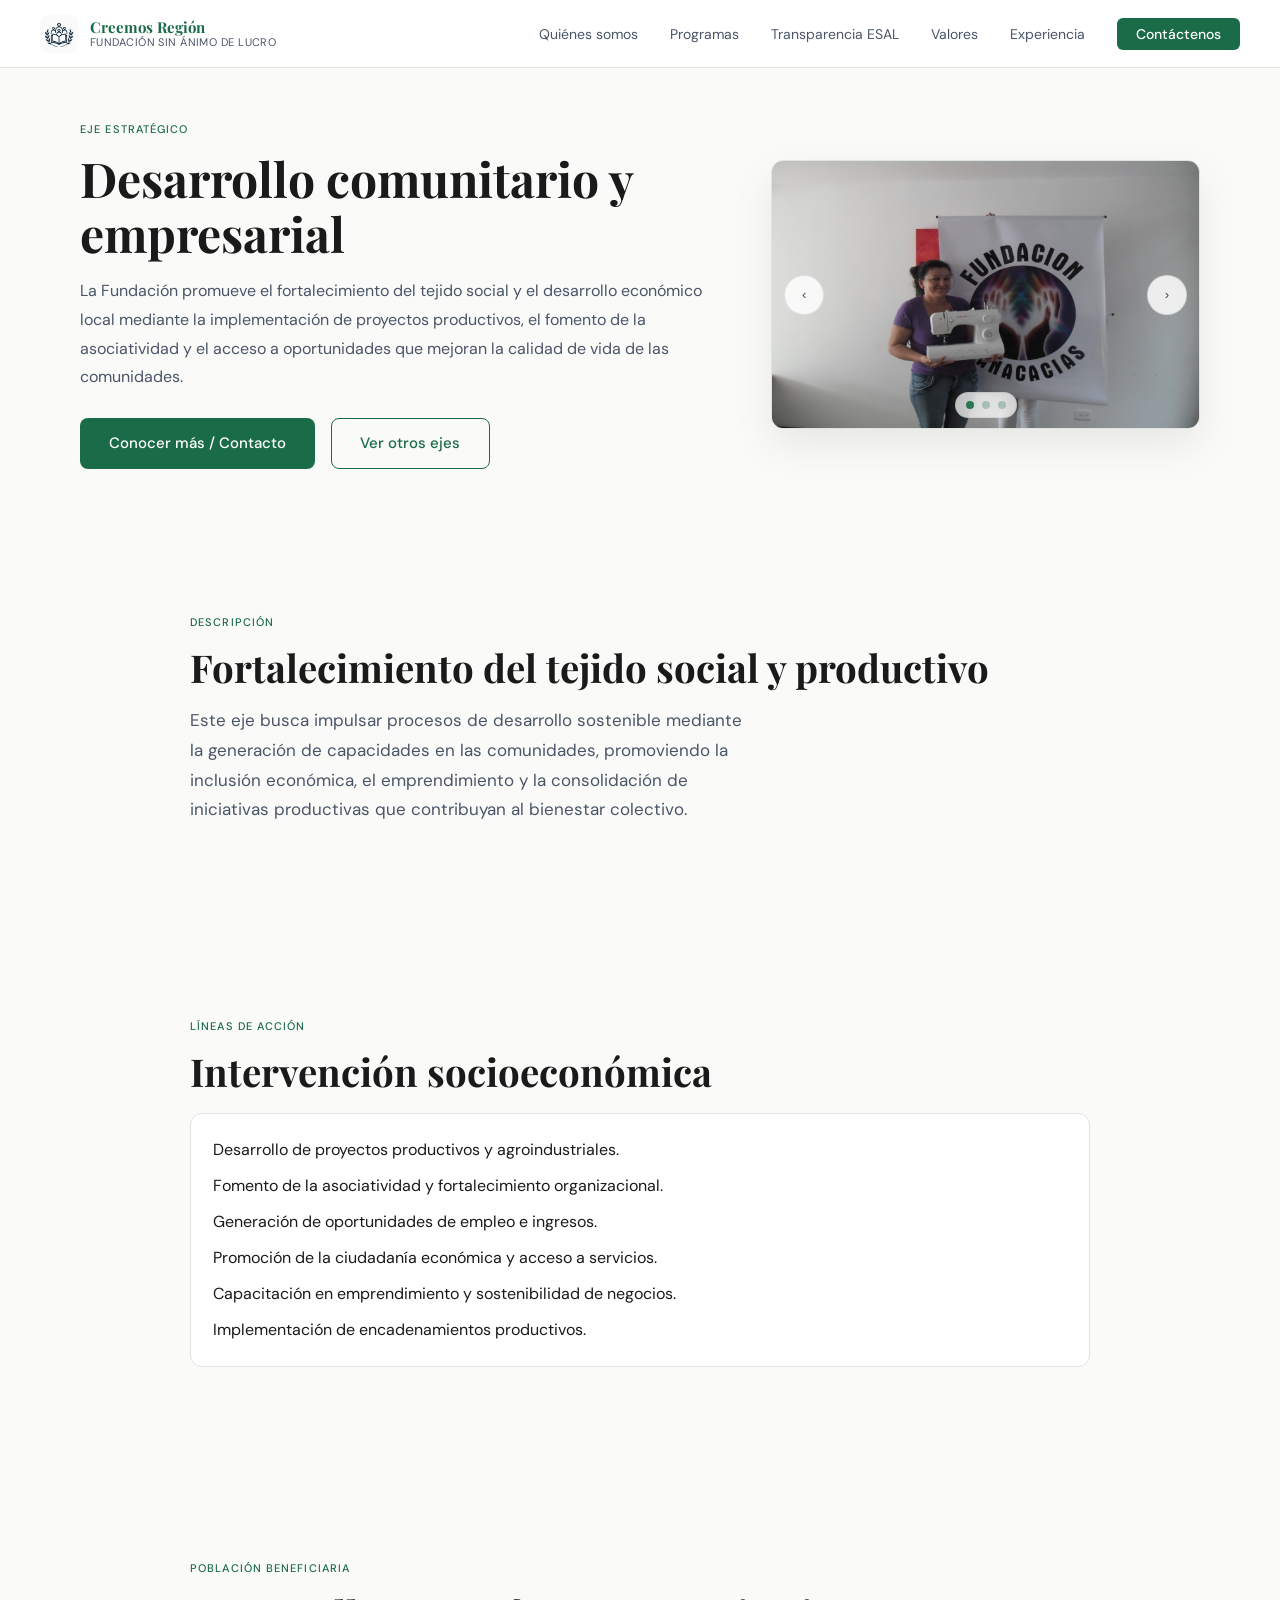
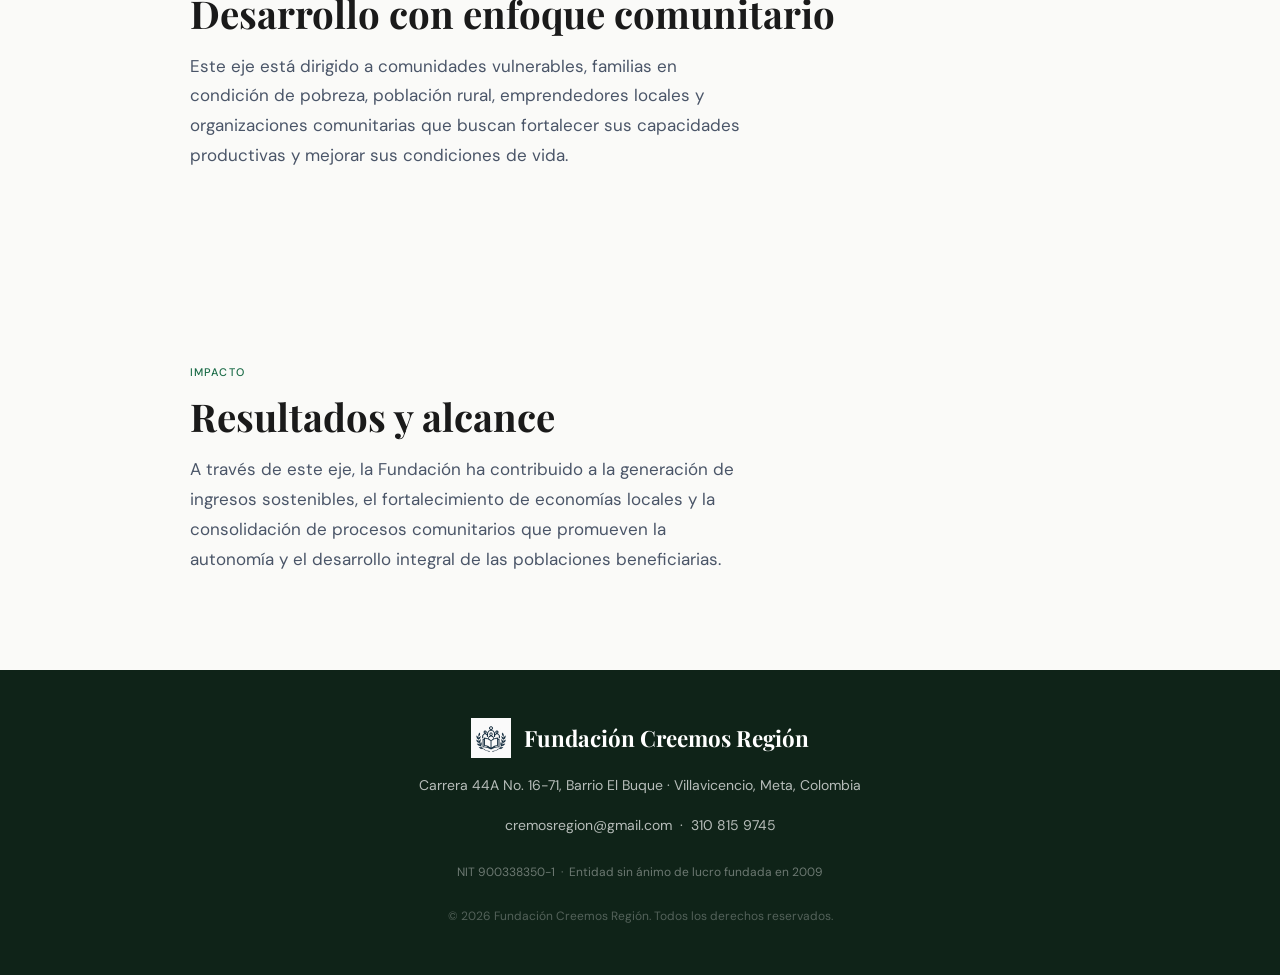
==== commit c798db77: "General fixes" ====
--- a/eje-desarrollo-comunitario-empresarial.html
+++ b/eje-desarrollo-comunitario-empresarial.html
@@ -15,7 +15,7 @@
 
 <nav>
   <a href="index.html" class="nav-logo">
-    <img src="assets/img/logo.jpg" alt="Logo Fundación Creemos Región" class="nav-logo-icon">
+    <img src="assets/img/Logo.jpg" alt="Logo Fundación Creemos Región" class="nav-logo-icon">
     <div class="nav-logo-text">
       <strong>Creemos Región</strong>
       <span>Fundación sin ánimo de lucro</span>
@@ -124,7 +124,7 @@
 <footer>
   <div class="footer-inner">
     <div class="footer-logo">
-      <img src="assets/img/logo.jpg" alt="Logo Fundación Creemos Región">
+      <img src="assets/img/Logo.jpg" alt="Logo Fundación Creemos Región">
       <span>Fundación Creemos Región</span>
     </div>
     <p>Carrera 44A No. 16-71, Barrio El Buque · Villavicencio, Meta, Colombia</p>
--- a/assets/css/styles.css
+++ b/assets/css/styles.css
@@ -530,6 +530,7 @@
     /* ── CAROUSEL (EJES) ── */
     .eje-carousel {
       position: relative;
+      --carousel-aspect: 16 / 10;
       border-radius: var(--radius);
       overflow: hidden;
       border: 1px solid var(--borde);
@@ -539,10 +540,12 @@
 
     .eje-carousel-viewport {
       overflow: hidden;
+      aspect-ratio: var(--carousel-aspect);
     }
 
     .eje-carousel-track {
       display: flex;
+      height: 100%;
       transform: translate3d(0, 0, 0);
       transition: transform 480ms cubic-bezier(0.2, 0.8, 0.2, 1);
     }
@@ -550,11 +553,14 @@
     .eje-carousel-track img {
       flex: 0 0 100%;
       width: 100%;
-      height: 320px;
+      height: 100%;
       display: block;
       object-fit: cover;
+      object-position: center;
       background: rgba(0, 0, 0, 0.04);
     }
+
+    .eje-carousel.is-hero { --carousel-aspect: 16 / 9; }
 
     .eje-carousel-btn {
       position: absolute;
@@ -624,7 +630,8 @@
     }
 
     @media (max-width: 768px) {
-      .eje-carousel-track img { height: 260px; }
+      .eje-carousel { --carousel-aspect: 4 / 3; }
+      .eje-carousel.is-hero { --carousel-aspect: 4 / 3; }
       .eje-carousel-btn { width: 38px; height: 38px; }
     }
 
@@ -724,7 +731,7 @@
     /* ── RESPONSIVE ── */
     @media (max-width: 768px) {
       .hero          { grid-template-columns: 1fr; padding-top: 100px; }
-      .hero-visual   { display: none; }
+      .hero-visual   { display: block; margin-top: 2rem; }
       #quienes .inner,
       #valores .inner,
       #contacto .inner { grid-template-columns: 1fr; gap: 2.5rem; }
